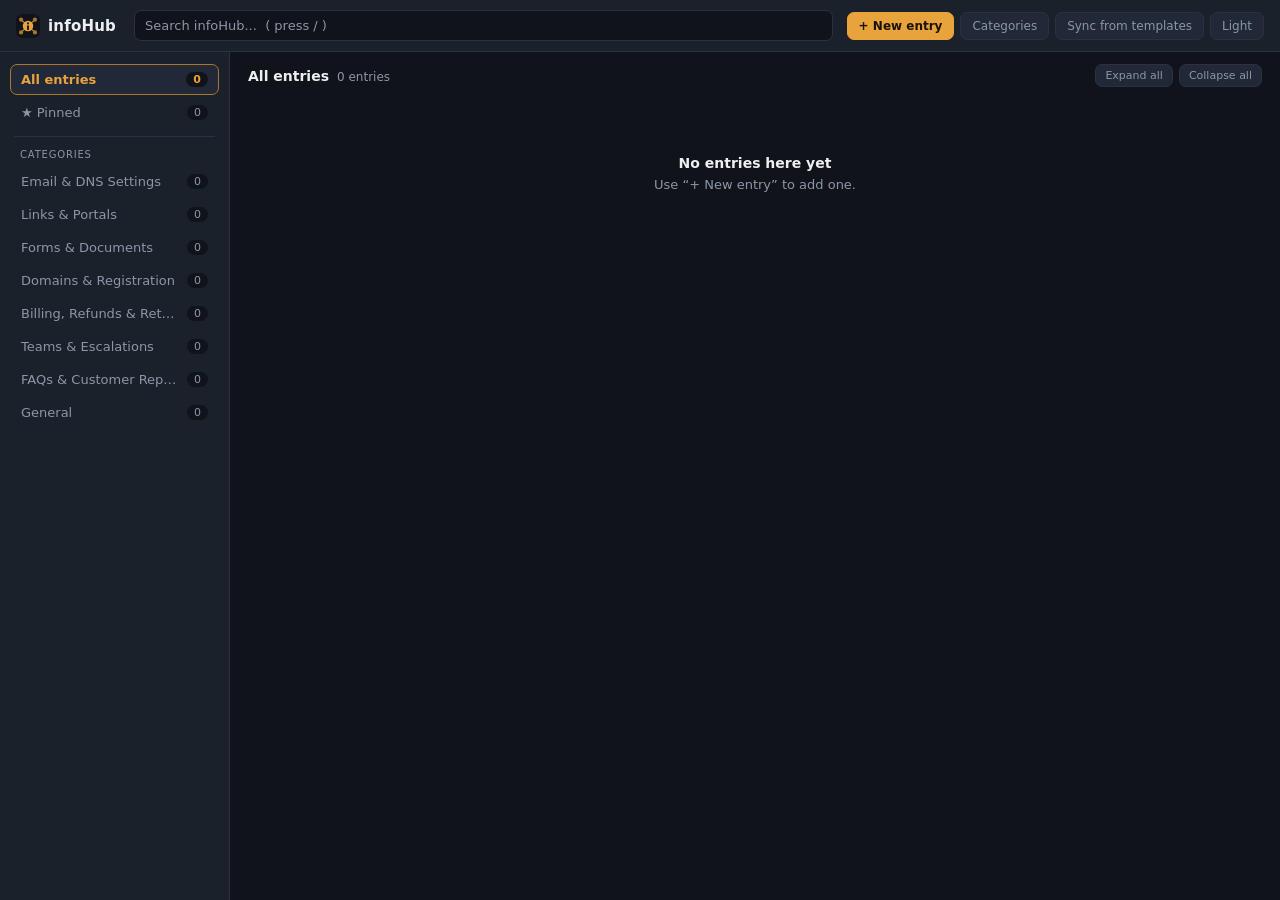
==== docs/kb.html @ 7d036eed "Add web version (GitHub Pages build in docs/) and install notes Co-Authored-By: Claude Sonnet 5.5 <n" ====
<!DOCTYPE html>
<html lang="en">
<head>
<meta charset="UTF-8">
<title>infoHub</title>
<link rel="icon" type="image/svg+xml" href="icons/infohub.svg">
<script src="webshim.js"></script>
<script src="theme-init.js"></script>
<link rel="stylesheet" href="kb.css">
</head>
<body>
  <div class="kb-app">
    <header class="kb-header">
      <button type="button" class="kb-title" id="kbHomeBtn" title="Back to the infoHub home page (Esc)" aria-label="infoHub - back to the home page"><img src="icons/infohub.svg" width="24" height="24" alt=""><span>infoHub</span></button>
      <div class="kb-search-wrap">
        <input type="text" id="kbSearch" class="kb-search" placeholder="Search infoHub...  ( press / )" maxlength="80" autocomplete="off">
        <button type="button" class="kb-btn hidden" id="kbSearchClear" title="Clear search">✕</button>
      </div>
      <div class="kb-header-btns">
        <button type="button" class="kb-btn kb-btn-primary" id="kbAddBtn" title="Add a new entry">+ New entry</button>
        <button type="button" class="kb-btn" id="kbCatsBtn" title="Add, rename, reorder or delete categories">Categories</button>
        <button type="button" class="kb-btn" id="kbSyncBtn" title="Pull in any templates or reference tables from TechNotes that aren't in infoHub yet, and refresh ones you edited">Sync from templates</button>
        <button type="button" class="kb-btn" id="kbThemeBtn" title="Switch theme">Light</button>
      </div>
    </header>

    <div class="kb-body">
      <nav class="kb-side" id="kbSide" aria-label="Categories"></nav>
      <main class="kb-main">
        <div class="kb-toolbar">
          <div class="kb-toolbar-title" id="kbViewTitle"></div>
          <div class="kb-toolbar-btns">
            <button type="button" class="kb-btn kb-btn-small" id="kbExpandAll">Expand all</button>
            <button type="button" class="kb-btn kb-btn-small" id="kbCollapseAll">Collapse all</button>
          </div>
        </div>
        <div class="kb-list" id="kbList"></div>
      </main>
    </div>

    <div id="kbModalRoot"></div>
    <div class="kb-toast" id="kbToast"></div>
  </div>
  <script src="imgedit.js"></script>
  <script src="kb.js"></script>
</body>
</html>
---- docs/kb.css ----
:root {
  --bg: #10141a;
  --surface: #1b212b;
  --surface-raised: #212837;
  --border: #2a3241;
  --text: #edeff2;
  --muted: #8d96a6;
  --accent: #e8a33d;
  --accent-dim: #a97728;
  --accent-text: var(--accent);
  --danger: #e8646b;
  --green: #4ade80;
  --thumb: #3a4457;
  --shadow: rgba(0,0,0,0.5);
  --on-green: #06240f;
  --mono: ui-monospace, "SF Mono", "Cascadia Mono", Consolas, monospace;
  --sans: -apple-system, "Segoe UI", system-ui, Roboto, sans-serif;
}
:root[data-theme="light"] {
  --bg: #f3f5f9;
  --surface: #ffffff;
  --surface-raised: #eef1f6;
  --border: #d3d9e3;
  --text: #1b2230;
  --muted: #5c6778;
  --accent-dim: #b9822a;
  --accent-text: #9a5f0a;
  --danger: #d64550;
  --green: #16a34a;
  --thumb: #c2c9d6;
  --shadow: rgba(0,0,0,0.2);
  --on-green: #ffffff;
}

* { box-sizing: border-box; }
html, body { height: 100%; margin: 0; }
body { background: var(--bg); color: var(--text); font-family: var(--sans); font-size: 13px; overflow: hidden; }
.hidden { display: none !important; }

* { scrollbar-width: thin; scrollbar-color: var(--thumb) transparent; }
::-webkit-scrollbar { width: 10px; height: 10px; }
::-webkit-scrollbar-track { background: transparent; }
::-webkit-scrollbar-thumb { background: var(--thumb); border-radius: 6px; }
::-webkit-scrollbar-thumb:hover { background: var(--accent-dim); }

.kb-app { height: 100%; display: flex; flex-direction: column; }

/* ── Header ───────────────────────────────────────────── */
.kb-header {
  display: flex; align-items: center; gap: 14px; flex-wrap: wrap;
  padding: 10px 16px; background: var(--surface); border-bottom: 1px solid var(--border);
}
.kb-title { display: flex; align-items: center; gap: 8px; font: inherit; font-size: 15px; font-weight: 700; letter-spacing: 0.2px; white-space: nowrap; color: inherit; background: none; border: 0; border-radius: 8px; padding: 3px 8px 3px 4px; margin: 0 -4px; cursor: pointer; }
.kb-title:hover { background: var(--hover, rgba(128,128,128,0.16)); }
.kb-title:focus-visible { outline: 2px solid var(--accent-dim); outline-offset: 1px; }
.kb-title img { border-radius: 6px; display: block; }
.kb-search-wrap { flex: 1 1 260px; display: flex; gap: 6px; min-width: 200px; }
.kb-search {
  flex: 1; padding: 7px 10px; border-radius: 7px; border: 1px solid var(--border);
  background: var(--bg); color: var(--text); font: inherit;
}
.kb-search::placeholder { color: var(--muted); }
.kb-search:focus { outline: none; border-color: var(--accent-dim); }
.kb-header-btns { display: flex; gap: 6px; flex-wrap: wrap; }

.kb-btn {
  font: inherit; font-size: 12px; padding: 6px 11px; border-radius: 7px; cursor: pointer;
  background: var(--surface-raised); color: var(--muted); border: 1px solid var(--border);
  white-space: nowrap;
}
.kb-btn:hover { color: var(--text); border-color: var(--accent-dim); }
.kb-btn:disabled { opacity: 0.4; cursor: not-allowed; }
.kb-btn-primary { background: var(--accent); border-color: var(--accent); color: #1a1305; font-weight: 600; }
.kb-btn-primary:hover { background: #f0ae4c; color: #1a1305; border-color: #f0ae4c; }
.kb-btn-danger:hover { color: var(--danger); border-color: var(--danger); }
.kb-btn-small { padding: 4px 9px; font-size: 11px; }
.kb-btn.is-on { color: var(--accent-text); border-color: var(--accent-dim); }

/* ── Layout ───────────────────────────────────────────── */
.kb-body { flex: 1; display: flex; min-height: 0; }
.kb-side {
  width: 230px; flex: none; overflow-y: auto; padding: 12px 10px;
  background: var(--surface); border-right: 1px solid var(--border);
}
.kb-side-item {
  display: flex; align-items: center; justify-content: space-between; gap: 8px;
  width: 100%; text-align: left; font: inherit; color: var(--muted);
  background: transparent; border: 1px solid transparent; border-radius: 7px;
  padding: 7px 10px; cursor: pointer; margin-bottom: 2px;
}
.kb-side-item:hover { color: var(--text); background: var(--surface-raised); }
.kb-side-item.is-active { color: var(--accent-text); background: var(--surface-raised); border-color: var(--accent-dim); font-weight: 600; }
.kb-side-name { overflow: hidden; text-overflow: ellipsis; white-space: nowrap; }
.kb-side-count { font-size: 11px; color: var(--muted); background: var(--bg); border-radius: 9px; padding: 1px 7px; flex: none; }
.kb-side-item.is-active .kb-side-count { color: var(--accent-text); }
.kb-side-sep { height: 1px; background: var(--border); margin: 8px 4px; }
.kb-side-label { font-size: 10px; text-transform: uppercase; letter-spacing: 0.8px; color: var(--muted); padding: 4px 10px 6px; }

.kb-main { flex: 1; min-width: 0; display: flex; flex-direction: column; }
.kb-toolbar { display: flex; align-items: center; justify-content: space-between; gap: 10px; padding: 12px 18px 8px; }
.kb-toolbar-title { font-size: 14px; font-weight: 700; }
.kb-toolbar-title small { font-weight: 400; color: var(--muted); margin-left: 8px; font-size: 12px; }
.kb-toolbar-btns { display: flex; gap: 6px; }
.kb-list { flex: 1; overflow-y: auto; padding: 0 18px 24px; }

/* ── Entry cards ──────────────────────────────────────── */
.kb-card { background: var(--surface); border: 1px solid var(--border); border-radius: 9px; margin-bottom: 8px; }
.kb-card.is-open { border-color: var(--accent-dim); }
.kb-card-head { display: flex; align-items: center; gap: 10px; padding: 9px 12px; cursor: pointer; user-select: none; }
.kb-card-head:hover .kb-card-title { color: var(--accent-text); }
.kb-chev { color: var(--muted); font-size: 11px; width: 12px; flex: none; transition: transform 0.12s; }
.kb-card.is-open .kb-chev { transform: rotate(90deg); color: var(--accent-text); }
.kb-card-titles { flex: 1; min-width: 0; }
.kb-card-title { font-weight: 600; font-size: 13px; display: flex; align-items: center; gap: 8px; flex-wrap: wrap; }
.kb-card-preview { color: var(--muted); font-size: 11.5px; margin-top: 2px; overflow: hidden; text-overflow: ellipsis; white-space: nowrap; }
.kb-card.is-open .kb-card-preview { display: none; }
.kb-chip { font-size: 10px; font-weight: 500; color: var(--muted); border: 1px solid var(--border); border-radius: 9px; padding: 1px 8px; background: var(--bg); }
.kb-card-actions { display: flex; gap: 6px; flex: none; }
.kb-star { background: transparent; border: 1px solid transparent; color: var(--muted); font-size: 15px; cursor: pointer; padding: 2px 6px; border-radius: 6px; line-height: 1; }
.kb-star:hover { color: var(--accent-text); }
.kb-star.is-on { color: var(--accent); }
.kb-card-body { padding: 4px 14px 14px 34px; border-top: 1px solid var(--border); }

.kb-text {
  margin: 10px 0 0; padding: 11px 13px; background: var(--bg); border: 1px solid var(--border);
  border-radius: 7px; font-family: var(--mono); font-size: 12px; line-height: 1.55;
  white-space: pre-wrap; word-break: break-word; max-height: 380px; overflow-y: auto;
}
.kb-fills { display: flex; flex-wrap: wrap; gap: 8px 12px; margin-top: 10px; }
.kb-fill { display: flex; flex-direction: column; gap: 3px; min-width: 150px; flex: 1 1 150px; max-width: 260px; }
.kb-fill label { font-size: 10.5px; color: var(--muted); text-transform: uppercase; letter-spacing: 0.4px; }
.kb-fill input { padding: 6px 8px; border-radius: 6px; border: 1px solid var(--border); background: var(--bg); color: var(--text); font: inherit; }
.kb-fill input:focus { outline: none; border-color: var(--accent-dim); }
.kb-hint { font-size: 11px; color: var(--muted); margin-top: 6px; }

.kb-table-wrap { margin-top: 10px; overflow-x: auto; border: 1px solid var(--border); border-radius: 7px; }
table.kb-table { border-collapse: collapse; width: 100%; font-size: 12px; }
.kb-table th { text-align: left; font-size: 10.5px; text-transform: uppercase; letter-spacing: 0.5px; color: var(--muted); background: var(--surface-raised); padding: 7px 10px; border-bottom: 1px solid var(--border); }
.kb-table td { padding: 6px 10px; border-bottom: 1px solid var(--border); vertical-align: top; font-family: var(--mono); word-break: break-word; }
.kb-table tr:last-child td { border-bottom: none; }
.kb-table td.kb-cell { cursor: copy; }
.kb-table td.kb-cell:hover { background: var(--surface-raised); color: var(--accent-text); }
.kb-table td.kb-rowcopy { width: 1%; white-space: nowrap; text-align: right; font-family: var(--sans); }
.kb-table td.kb-cell.is-flash { background: var(--accent); color: #1a1305; }
.kb-link { color: var(--accent-text); text-decoration: none; margin-left: 6px; font-family: var(--sans); }
.kb-link:hover { text-decoration: underline; }
.kb-table td.kb-rich-cell { font-family: var(--sans); line-height: 1.5; min-width: 140px; }
.kb-table td.kb-rich-cell:hover { color: inherit; }
.kb-table td.kb-rich-cell ul, .kb-table td.kb-rich-cell ol { margin: 2px 0; padding-left: 20px; }
.kb-table td.kb-rich-cell li { margin: 2px 0; }
.kb-table td.kb-rich-cell a { color: var(--accent-text); text-decoration: none; }
.kb-table td.kb-rich-cell a:hover { text-decoration: underline; }
.kb-table td.kb-rich-cell img { max-width: 100%; height: auto; border-radius: 5px; border: 1px solid var(--border); vertical-align: middle; margin: 3px 0; }
.kb-table td.kb-rich-cell img.kb-inline-img { cursor: zoom-in; }
.kb-rowbtn { opacity: 0; }
.kb-table tr:hover .kb-rowbtn { opacity: 1; }

.kb-empty { text-align: center; color: var(--muted); padding: 60px 20px; }
.kb-empty b { display: block; color: var(--text); font-size: 14px; margin-bottom: 6px; }

/* ── Modals ───────────────────────────────────────────── */
.kb-overlay { position: fixed; inset: 0; background: rgba(0,0,0,0.55); display: flex; align-items: center; justify-content: center; z-index: 50; padding: 20px; }
.kb-modal { background: var(--surface); border: 1px solid var(--border); border-radius: 11px; width: 100%; max-width: 680px; max-height: 100%; display: flex; flex-direction: column; box-shadow: 0 14px 40px var(--shadow); }
.kb-modal.is-small { max-width: 400px; }
.kb-modal-head { padding: 13px 18px; border-bottom: 1px solid var(--border); font-weight: 700; font-size: 14px; }
.kb-modal-body { padding: 14px 18px; overflow-y: auto; }
.kb-modal-foot { padding: 12px 18px; border-top: 1px solid var(--border); display: flex; justify-content: space-between; gap: 8px; }
.kb-modal-foot .right { display: flex; gap: 8px; margin-left: auto; }
.kb-field { margin-bottom: 12px; }
.kb-field > label { display: block; font-size: 11px; color: var(--muted); text-transform: uppercase; letter-spacing: 0.5px; margin-bottom: 4px; }
.kb-input, .kb-select, .kb-textarea {
  width: 100%; padding: 7px 9px; border-radius: 7px; border: 1px solid var(--border);
  background: var(--bg); color: var(--text); font: inherit;
}
.kb-textarea { font-family: var(--mono); font-size: 12px; line-height: 1.5; min-height: 240px; resize: vertical; }
.kb-input:focus, .kb-select:focus, .kb-textarea:focus { outline: none; border-color: var(--accent-dim); }
.kb-row { display: flex; gap: 8px; align-items: center; }
.kb-seg { display: inline-flex; border: 1px solid var(--border); border-radius: 7px; overflow: hidden; }
.kb-seg button { font: inherit; font-size: 12px; padding: 6px 14px; background: var(--bg); color: var(--muted); border: none; cursor: pointer; }
.kb-seg button.is-on { background: var(--accent); color: #1a1305; font-weight: 600; }
.kb-check { display: inline-flex; align-items: center; gap: 6px; color: var(--muted); font-size: 12px; cursor: pointer; }

.kb-grid-wrap { overflow-x: auto; border: 1px solid var(--border); border-radius: 7px; padding: 6px; background: var(--bg); }
table.kb-grid { border-collapse: separate; border-spacing: 4px; }
.kb-grid input { width: 170px; padding: 5px 7px; border-radius: 5px; border: 1px solid var(--border); background: var(--surface); color: var(--text); font: inherit; font-family: var(--mono); font-size: 12px; }
.kb-grid input:focus { outline: none; border-color: var(--accent-dim); }
.kb-grid input.is-head { font-weight: 700; background: var(--surface-raised); }
.kb-grid .x { background: transparent; border: none; color: var(--muted); cursor: pointer; font-size: 12px; padding: 2px 5px; }
.kb-grid .x:hover { color: var(--danger); }
.kb-grid-actions { display: flex; gap: 8px; margin-top: 8px; }
.kb-grid-tools { display: flex; gap: 4px; margin-top: 3px; }
.kb-grid-rowtools { display: flex; flex-direction: column; gap: 3px; align-items: stretch; }
.kb-grid .kb-ins { background: transparent; border: 1px dashed var(--border); color: var(--muted); border-radius: 4px; cursor: pointer; font-size: 10px; line-height: 1; padding: 3px 5px; white-space: nowrap; }
.kb-grid .kb-ins:hover { color: var(--accent-text); border-color: var(--accent-dim); }
.kb-grid td { vertical-align: top; }
.kb-toolbar-rich.is-sticky { position: sticky; top: -14px; z-index: 5; }
.kb-cellrich {
  width: 200px; min-height: 62px; max-height: 340px; overflow-y: auto; padding: 5px 7px; border-radius: 5px;
  border: 1px solid var(--border); background: var(--surface); color: var(--text);
  font-size: 12px; line-height: 1.5; word-break: break-word;
}
.kb-cellrich:focus { outline: none; border-color: var(--accent); }
.kb-cellrich:empty:before { content: attr(data-placeholder); color: var(--muted); pointer-events: none; }
.kb-cellrich a { color: var(--accent-text); text-decoration: underline; }
.kb-cellrich ul, .kb-cellrich ol { margin: 3px 0; padding-left: 20px; }
.kb-cellrich img { max-width: 100%; height: auto; border-radius: 5px; border: 1px solid var(--border); vertical-align: middle; margin: 3px 0; cursor: pointer; }
.kb-cellrich img.is-sel { outline: 2px solid var(--accent); outline-offset: 1px; }
.kb-grid .kb-cellrich:focus-within { border-color: var(--accent); }

.kb-cat-row { display: flex; gap: 6px; align-items: center; margin-bottom: 6px; }
.kb-cat-row .kb-input { flex: 1; }
.kb-cat-count { font-size: 11px; color: var(--muted); width: 54px; text-align: right; flex: none; }

.kb-toast {
  position: fixed; bottom: 22px; left: 50%; transform: translateX(-50%) translateY(20px);
  background: var(--green); color: var(--on-green); font-weight: 600; padding: 8px 16px; border-radius: 8px;
  opacity: 0; pointer-events: none; transition: opacity 0.15s, transform 0.15s; z-index: 80; font-size: 12.5px;
}
.kb-toast.is-visible { opacity: 1; transform: translateX(-50%) translateY(0); }

/* ── Images ───────────────────────────────────────────── */
.kb-gallery { display: flex; flex-wrap: wrap; gap: 12px; margin-top: 12px; }
.kb-fig { margin: 0; max-width: 260px; }
.kb-thumb { display: block; max-width: 260px; max-height: 180px; border-radius: 7px; border: 1px solid var(--border); cursor: zoom-in; background: var(--bg); }
.kb-thumb:hover { border-color: var(--accent-dim); }
.kb-fig figcaption { display: flex; align-items: center; justify-content: space-between; gap: 8px; margin-top: 5px; }
.kb-fig-name { font-size: 11px; color: var(--muted); overflow: hidden; text-overflow: ellipsis; white-space: nowrap; }
.kb-lightbox { cursor: zoom-out; z-index: 70; }
.kb-lightbox img { max-width: 96%; max-height: 96%; border-radius: 8px; box-shadow: 0 14px 40px var(--shadow); }
.kb-edit-gallery { display: flex; flex-wrap: wrap; gap: 10px; }
.kb-edit-img { width: 150px; display: flex; flex-direction: column; gap: 5px; }
.kb-edit-img img { width: 100%; height: 96px; object-fit: cover; border-radius: 6px; border: 1px solid var(--border); }
.kb-drop { border: 1px dashed var(--border); border-radius: 8px; padding: 10px; }
.kb-drop.is-drag { border-color: var(--accent); background: var(--surface-raised); }

/* ── Rich text ────────────────────────────────────────── */
.kb-toolbar-rich { display: flex; flex-wrap: wrap; align-items: center; gap: 4px; padding: 6px; background: var(--surface-raised); border: 1px solid var(--border); border-bottom: none; border-radius: 7px 7px 0 0; }
.kb-tb { font: inherit; font-size: 12px; min-width: 28px; height: 28px; padding: 0 8px; border-radius: 6px; border: 1px solid transparent; background: transparent; color: var(--text); cursor: pointer; display: inline-flex; align-items: center; justify-content: center; }
.kb-tb:hover { border-color: var(--accent-dim); }
.kb-tb.is-on { background: var(--accent); color: #1a1305; border-color: var(--accent); }
.kb-tb-b { font-weight: 800; } .kb-tb-i { font-style: italic; font-family: Georgia, serif; } .kb-tb-u { text-decoration: underline; } .kb-tb-s { text-decoration: line-through; }
.kb-tb-select { height: 28px; max-width: 120px; border-radius: 6px; border: 1px solid var(--border); background: var(--bg); color: var(--text); font: inherit; font-size: 12px; padding: 0 4px; }
.kb-tb-size { max-width: 78px; }
.kb-tb-color { position: relative; overflow: hidden; }
.kb-tb-color input { position: absolute; inset: 0; width: 100%; height: 100%; opacity: 0; cursor: pointer; padding: 0; border: none; }
.kb-tb-fore span { font-weight: 800; color: var(--accent-text); border-bottom: 3px solid var(--accent); line-height: 1; }
.kb-tb-back span { color: #fff176; text-shadow: 0 0 1px #000; }
.kb-tb-sep { width: 1px; height: 18px; background: var(--border); margin: 0 3px; }
.kb-linkbar { display: flex; gap: 6px; align-items: center; padding: 6px; background: var(--surface-raised); border: 1px solid var(--border); border-bottom: none; }
.kb-richedit {
  min-height: 240px; max-height: 420px; overflow-y: auto; padding: 11px 13px; resize: vertical;
  background: var(--bg); border: 1px solid var(--border); border-radius: 0 0 7px 7px;
  font-size: 13px; line-height: 1.55; color: var(--text); word-break: break-word;
}
.kb-richedit:focus { outline: none; border-color: var(--accent-dim); }
.kb-richedit:empty:before { content: attr(data-placeholder); color: var(--muted); pointer-events: none; }
.kb-richedit a, .kb-rich a { color: var(--accent-text); text-decoration: underline; }
.kb-rich { margin-top: 10px; padding: 11px 13px; background: var(--bg); border: 1px solid var(--border); border-radius: 7px; font-size: 13px; line-height: 1.55; word-break: break-word; max-height: 460px; overflow-y: auto; }
.kb-rich ul, .kb-rich ol, .kb-richedit ul, .kb-richedit ol { margin: 4px 0; padding-left: 24px; }
.kb-rich h1, .kb-richedit h1 { font-size: 18px; margin: 6px 0; } .kb-rich h2, .kb-richedit h2 { font-size: 16px; margin: 6px 0; } .kb-rich h3, .kb-richedit h3 { font-size: 14px; margin: 6px 0; }
.kb-rich blockquote, .kb-richedit blockquote { margin: 6px 0; padding-left: 10px; border-left: 3px solid var(--accent-dim); color: var(--muted); }
.kb-fig-btns { display: inline-flex; gap: 4px; flex: none; }

/* ── Image editor ─────────────────────────────────────── */
.kb-modal.is-wide { max-width: 1000px; }
.kb-ie-row { display: flex; flex-wrap: wrap; gap: 8px 16px; align-items: center; margin-bottom: 8px; }
.kb-ie-group { display: flex; flex-wrap: wrap; gap: 6px; align-items: center; }
.kb-ie-group .kb-btn.is-on { background: var(--accent); border-color: var(--accent); color: #1a1305; font-weight: 600; }
.kb-ie-color { width: 34px; height: 28px; padding: 0; border: 1px solid var(--border); border-radius: 6px; background: var(--bg); cursor: pointer; }
.kb-ie-size { width: 90px; padding: 4px 6px; }
.kb-ie-text { width: 220px; padding: 5px 8px; }
.kb-ie-width { width: 84px; padding: 4px 6px; }
.kb-ie-stage { display: flex; justify-content: center; padding: 12px; background: var(--bg); border: 1px solid var(--border); border-radius: 8px; overflow: auto; }
.kb-ie-canvaswrap { position: relative; line-height: 0; box-shadow: 0 0 0 1px var(--border); background: repeating-conic-gradient(#8883 0% 25%, transparent 0% 50%) 50% / 16px 16px; }
.kb-ie-canvaswrap canvas { display: block; }
.kb-ie-canvaswrap canvas + canvas { position: absolute; left: 0; top: 0; touch-action: none; }
.kb-ie-foot { display: flex; justify-content: flex-end; gap: 8px; margin-top: 12px; }

/* ── Pictures inside the text ─────────────────────────── */
.kb-rich img, .kb-richedit img { max-width: 100%; height: auto; border-radius: 6px; border: 1px solid var(--border); vertical-align: middle; margin: 4px 0; }
.kb-rich img.kb-inline-img { cursor: zoom-in; }
.kb-richedit img { cursor: pointer; }
.kb-richedit img.is-sel { outline: 2px solid var(--accent); outline-offset: 1px; }
.kb-imgbar { flex-wrap: wrap; }

/* selection kept visible while the link bar is open */
::highlight(kb-link-sel) { background-color: var(--accent); color: #000; }

/* ── Pills (Tag / Badge) in table cells and text ──────── */
.kb-tag, .kb-badge { display: inline-block; padding: 0 9px; margin: 1px 2px 1px 0; border-radius: 999px; font-size: 11.5px; line-height: 1.65; border: 1px solid; white-space: nowrap; }
.kb-tag { background: rgba(232,163,61,0.16); border-color: var(--accent-dim); color: var(--accent-text); }
.kb-badge { background: rgba(74,222,128,0.14); border-color: var(--green); color: var(--green); font-weight: 600; }
:root[data-theme="light"] .kb-badge { background: rgba(22,163,74,0.12); }

/* ── At a glance: summary, tags, related entries ──────── */
.kb-glance { margin: 2px 0 10px; padding: 9px 12px; background: var(--bg); border: 1px solid var(--border); border-left: 3px solid var(--accent-dim); border-radius: 7px; display: flex; flex-direction: column; gap: 7px; }
.kb-glance-sum { font-size: 13px; line-height: 1.5; }
.kb-glance-row { display: flex; flex-wrap: wrap; align-items: center; gap: 6px; }
.kb-glance-label { font-size: 10px; text-transform: uppercase; letter-spacing: 0.5px; color: var(--muted); min-width: 48px; }
.kb-tagchip { font: inherit; font-size: 11px; padding: 1px 9px; border-radius: 999px; border: 1px solid var(--border); background: var(--surface-raised); color: var(--muted); cursor: pointer; line-height: 1.6; }
.kb-tagchip:hover, .kb-tagchip.is-on { border-color: var(--accent-dim); color: var(--accent-text); }
.kb-tagchip.is-on { background: rgba(232,163,61,0.16); }
.kb-tagchip.is-small { font-size: 10px; padding: 0 7px; }
.kb-tagchip.is-edit { cursor: default; display: inline-flex; align-items: center; gap: 6px; color: var(--text); }
.kb-tagchip.is-edit button { background: none; border: none; color: var(--muted); cursor: pointer; padding: 0; font-size: 11px; }
.kb-tagchip.is-edit button:hover { color: var(--danger); }
.kb-edit-chips { display: flex; flex-wrap: wrap; gap: 6px; margin-top: 6px; }
.kb-edit-chips:empty { display: none; }
.kb-rel { font: inherit; font-size: 12px; background: none; border: none; padding: 0; color: var(--accent-text); cursor: pointer; text-align: left; }
.kb-rel:hover { text-decoration: underline; }
.kb-card.is-flash { box-shadow: 0 0 0 2px var(--accent); transition: box-shadow 0.4s; }
.kb-toolbar-title small { margin-right: 8px; }
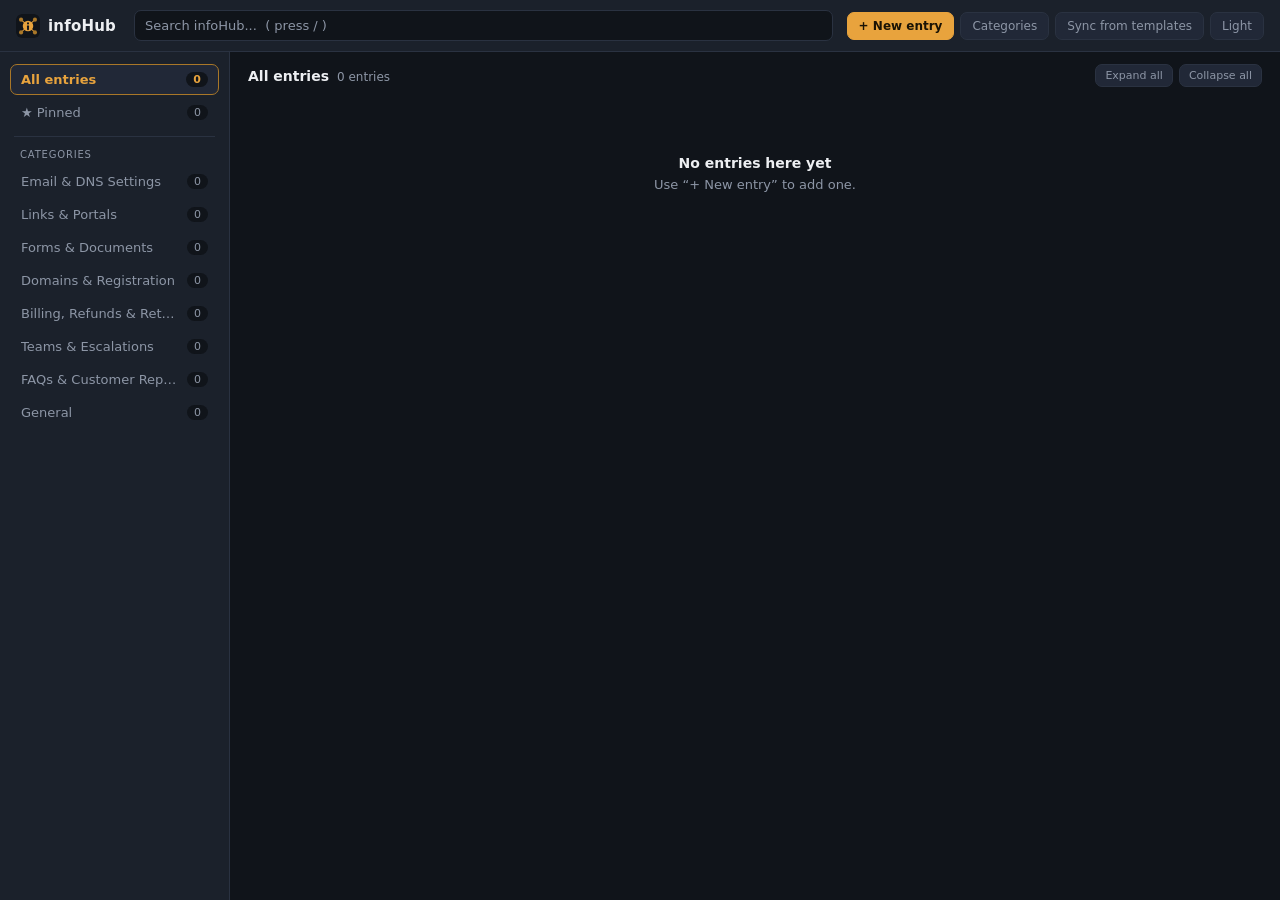
==== commit 6b7c28f1: "Add files via upload" ====
--- a/docs/kb.html
+++ b/docs/kb.html
@@ -4,9 +4,17 @@
 <meta charset="UTF-8">
 <title>infoHub</title>
 <link rel="icon" type="image/svg+xml" href="icons/infohub.svg">
+<link rel="icon" type="image/png" sizes="48x48" href="icons/icon48.png">
+<link rel="apple-touch-icon" href="icons/apple-touch-icon.png">
+<link rel="manifest" href="manifest.webmanifest">
+<meta name="theme-color" content="#10141a">
+<meta name="apple-mobile-web-app-capable" content="yes">
+<meta name="mobile-web-app-capable" content="yes">
+<meta name="apple-mobile-web-app-title" content="TechNotes">
 <script src="webshim.js"></script>
 <script src="theme-init.js"></script>
 <link rel="stylesheet" href="kb.css">
+<meta name="viewport" content="width=device-width, initial-scale=1">
 </head>
 <body>
   <div class="kb-app">
